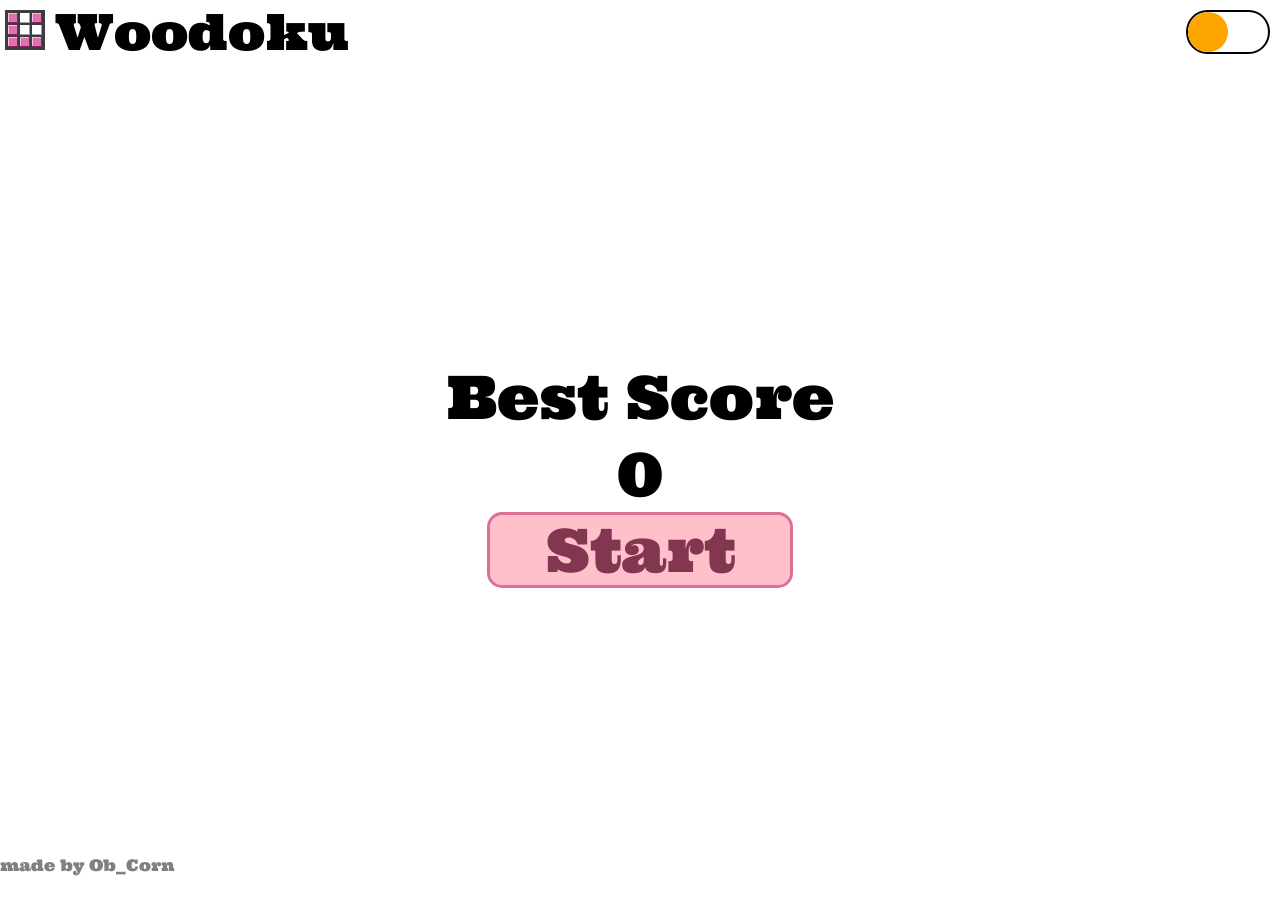
==== index.html @ 226a460e "first commit" ====
<!DOCTYPE html>
<html lang="en">
<head>
    <meta charset="UTF-8">
    <meta name="viewport" content="width=device-width, initial-scale=1.0">
    <title>Woodoku</title>

    <link rel="preconnect" href="https://fonts.googleapis.com">
    <link rel="preconnect" href="https://fonts.gstatic.com" crossorigin>
    <link href="https://fonts.googleapis.com/css2?family=Noto+Color+Emoji&family=Ultra&display=swap" rel="stylesheet">    
    
    <link id="mainSize" href="css/defaltMod/main.css" type="text/css" rel="stylesheet">
    <link id="gameSize" href="css/defaltMod/game.css" type="text/css" rel="stylesheet">
    <link id="mainStyle" href="css/lightMod/mainLight.css" type="text/css" rel="stylesheet">
    <link id="gameStyle" href="css/lightMod/gameLight.css" type="text/css" rel="stylesheet">

</head>
<body>
    <header>
        <img src="woodoku_Icon.png">
        <div id="title">Woodoku</div>
        <div id="theme" class="themeNotChecked">
            <div id="themeIcon"></div>
        </div>
    </header>

    <main class="center">

        <div id="mainState" class="center">
            <div id="scoreBox">
                <p>Best Score</p>
                <p id="bestScore">0</p>
            </div>
            <div id="startButton" class="center button">Start</div>
        </div>

        <div id="gameState" class="center" style="display: none;">
            <div>
                <h1 id="score">0</h1>

                <table id="woodoku"></table>
            </div>
            <table id="blockBox">
                <tr>
                    <td><div id="blockBox-0" class="blockCenter"><div class="clickBox"></div></div></td>
                    <td><div id="blockBox-1" class="blockCenter"><div class="clickBox"></div></div></td>
                    <td><div id="blockBox-2" class="blockCenter"><div class="clickBox"></div></div></td>
                </tr>
            </table>
        </div>

        <div id="gameOverState" class="center" style="display: none;">
            <div id="gameOverScoreBox">
                <p>score</p>
                <p id="gameOverScore">0</p>
                <p id="gameOverBestScore">Best Score: 0</p>
                <div id="againButton" class="button">Again</div>
                <div id="mainButton" class="button">Main</div>
            </div>
    </main>

    <footer>
        <p style="color: gray;">made by Ob_Corn</p>
    </footer>

    <script src="js/infos.js"></script>
    <script src="js/game/blockInfo.js"></script>
    <script src="js/game/gameSystem.js"></script>
    <script src="js/game/blockPickSystem.js"></script>
    <script src="js/game/gameOverSystem.js"></script>
    <script src="js/mainState.js"></script>
</body>
</html>
---- css/defaltMod/main.css ----
* {
    margin: 0;
    padding: 0;
    user-select: none;
    font-family: "Ultra", serif;
    font-weight: 400;
    font-style: normal;
}

html, body {
    height: 100%;
}

.center {
    display: flex;
    justify-content: center;
    align-items: center;
    text-align: center;
}

.button {
    height: 70px;
    width: 300px;
    font-size: 60px;
    border-radius: 15px;
    border-width: 3px;
}

#theme {
    margin: 10px;
    position: absolute;
    right: 0px;
    display: inline-flex;
    width: 80px;
    height: 40px;
    border-width: 2px;
    border-style: solid;
    border-radius: 50% / 100%;
    transition: 0.3s;
}

.themeNotChecked {
    background-color: white;
}

.themeChecked {
    background-color: black;
}

#themeIcon {
    width: 40px;
    height: 40px;
    border-radius: 50%;
    background-color: orange;
    transition: 0.3s;
}

header > img, header > div {
    display: inline;
    margin-left: 5px;
}

img {
    width: 40px;
}

#title {
    font-size: 50px;
}

header {
    height: 10%;
}

main {
    position: relative;
    height: 85%;
}

footer {
    height: 5%;
}

#mainState {
    flex-direction: column;
}

#scoreBox {
    font-size: 60px;
}
---- css/defaltMod/game.css ----
#gameState {
    flex-direction: column;
}

td, table{
    border-collapse: collapse;
}

tr, td {
    height: 40px;
    width: 40px;
}

#woodoku {
    border-style: solid;
    border-width: 7px;
    margin-bottom: 10px;
}

#blockBox > tbody > tr > td, #blockBox > tr {
    width: 160px;
    height: 130px;
}

.clickBox {
    padding: 5px;
}

.pick {
    position: fixed;
}

.block td , .block tr{
    border-collapse: collapse;
    height: 20px;
    width: 20px;
}

.pick td , .pick  tr{
    height: 40px;
    width: 40px;
}

#score {
    text-align: right;
}

#gameOverScore {
    text-align: center;
    font-size: 100px;
    line-height: 0.8;
}

#againButton {
    font-size: 40px;
    line-height: 1;
    height: 50px;
    width: 270px;
    margin: 10px;
    padding: 3px;
}

.blockCenter {
    display: flex;
    width: 100%;
    height: 100%;
    justify-content: center;
    align-items: center;
}

.inTd {
    border-width: 2px;
    text-align: center;
}

.fill {
    border-width: 2px;
}

#gameOverState {
    position: absolute;
    width: 100%;
    height: 100%;
    font-size: 30px;
}

#mainButton {
    margin: 10px;
    font-size: 40px;
    height: 50px;
    width: 270px;
    padding: 3px;
}
---- css/lightMod/mainLight.css ----
.button {
    color: rgb(130, 54, 80);
    background-color: pink;
    border-color: palevioletred;
    border-style: solid;
}

body {
    background-color: white;
}

#theme {
    border-color: black;
}
---- css/lightMod/gameLight.css ----
#woodoku {
    border-color: black;
    border-style: solid;
    margin-bottom: 10px;
}
    
.otherBaseColorTile {
    background-color: rgb(255, 234, 237);
}

.findBlock {
    background-color: rgba(128, 128, 128, 0.36);
}

.fill {
    background-color: pink;
    border-color: darkgrey;
    border-style: solid;
}

.removeTile {
    background-color: rgb(210, 63, 88);
}

.notFillAble{
    background-color: rgb(255, 230, 234);
}

.inTd {
    border-color: darkgrey;
    border-style: solid;
}

#gameOverState {
    background-color: rgba(240, 128, 128, 0.33);
}

#mainButton {
    background-color: white;
}
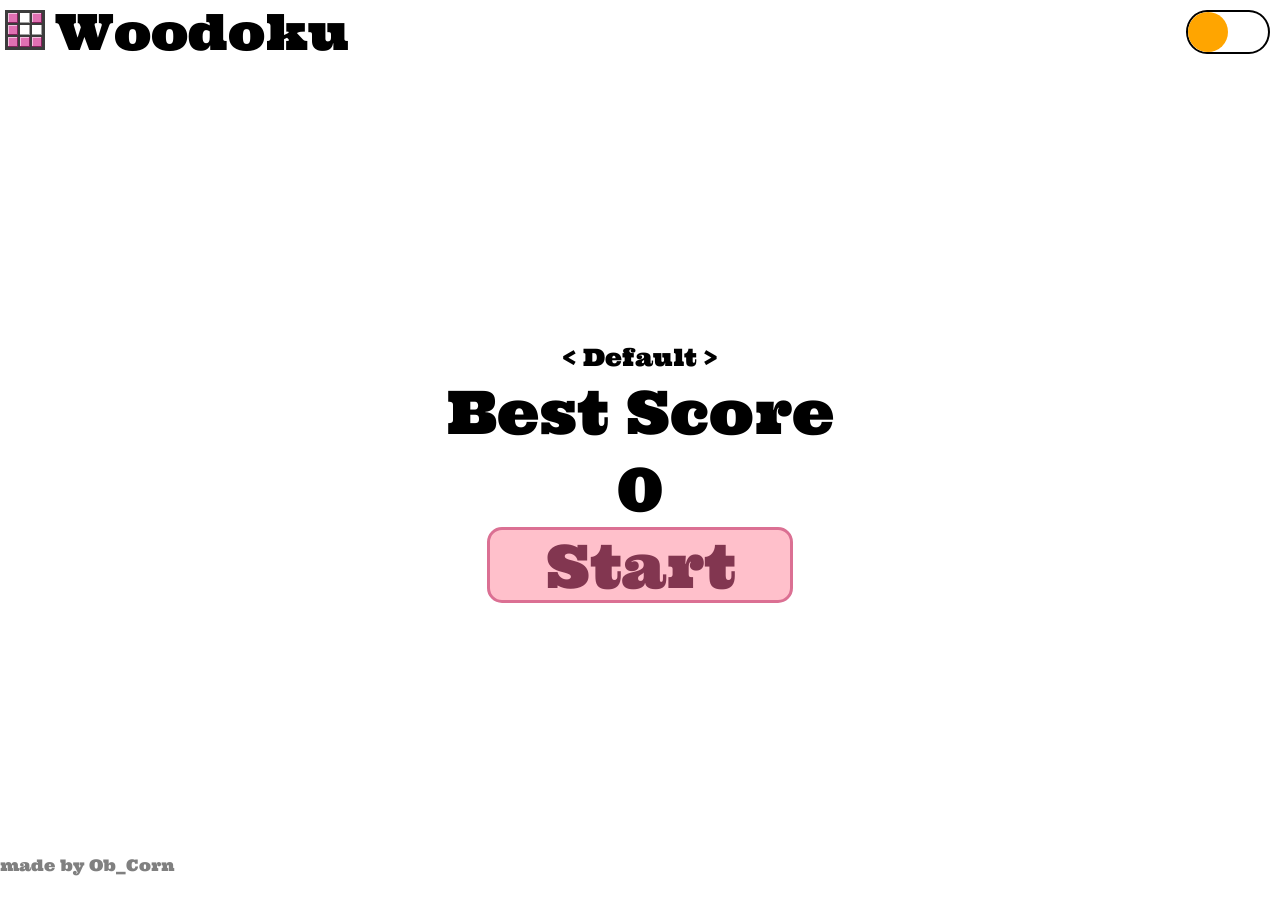
==== commit 9c75408a: "feat: add TimeAttack Mod" ====
--- a/index.html
+++ b/index.html
@@ -8,16 +8,17 @@
     <link rel="preconnect" href="https://fonts.googleapis.com">
     <link rel="preconnect" href="https://fonts.gstatic.com" crossorigin>
     <link href="https://fonts.googleapis.com/css2?family=Noto+Color+Emoji&family=Ultra&display=swap" rel="stylesheet">    
-    
-    <link id="mainSize" href="css/defaltMod/main.css" type="text/css" rel="stylesheet">
-    <link id="gameSize" href="css/defaltMod/game.css" type="text/css" rel="stylesheet">
+
+    <link href="css/main.css" type="text/css" rel="stylesheet">
+    <link id="mainSize" href="css/defaultMod/main.css" type="text/css" rel="stylesheet">
+    <link id="gameSize" href="css/defaultMod/game.css" type="text/css" rel="stylesheet">
     <link id="mainStyle" href="css/lightMod/mainLight.css" type="text/css" rel="stylesheet">
     <link id="gameStyle" href="css/lightMod/gameLight.css" type="text/css" rel="stylesheet">
 
 </head>
 <body>
     <header>
-        <img src="woodoku_Icon.png">
+        <img src="woodoku_Icon.png" alt="woodoku_Icon">
         <div id="title">Woodoku</div>
         <div id="theme" class="themeNotChecked">
             <div id="themeIcon"></div>
@@ -27,6 +28,11 @@
     <main class="center">
 
         <div id="mainState" class="center">
+            <div id="ModBox">
+                <h2 id="leftMod"><</h2>
+                <h2 id="mod">Default</h2>
+                <h2 id="rightMod">></h2>
+            </div>
             <div id="scoreBox">
                 <p>Best Score</p>
                 <p id="bestScore">0</p>
@@ -36,6 +42,7 @@
 
         <div id="gameState" class="center" style="display: none;">
             <div>
+                <h1 id="time" style="display: none">00:00</h1>
                 <h1 id="score">0</h1>
 
                 <table id="woodoku"></table>
@@ -57,6 +64,7 @@
                 <div id="againButton" class="button">Again</div>
                 <div id="mainButton" class="button">Main</div>
             </div>
+        </div>
     </main>
 
     <footer>
@@ -64,6 +72,7 @@
     </footer>
 
     <script src="js/infos.js"></script>
+    <script src="js/modChange.js"></script>
     <script src="js/game/blockInfo.js"></script>
     <script src="js/game/gameSystem.js"></script>
     <script src="js/game/blockPickSystem.js"></script>
--- a/css/main.css
+++ b/css/main.css
@@ -0,0 +1,3 @@
+#ModBox h2{
+    display: inline;
+}
--- a/css/defaultMod/main.css
+++ b/css/defaultMod/main.css
@@ -0,0 +1,90 @@
+* {
+    margin: 0;
+    padding: 0;
+    user-select: none;
+    font-family: "Ultra", serif;
+    font-weight: 400;
+    font-style: normal;
+}
+
+html, body {
+    height: 100%;
+}
+
+.center {
+    display: flex;
+    justify-content: center;
+    align-items: center;
+    text-align: center;
+}
+
+.button {
+    height: 70px;
+    width: 300px;
+    font-size: 60px;
+    border-radius: 15px;
+    border-width: 3px;
+}
+
+#theme {
+    margin: 10px;
+    position: absolute;
+    right: 0px;
+    display: inline-flex;
+    width: 80px;
+    height: 40px;
+    border-width: 2px;
+    border-style: solid;
+    border-radius: 50% / 100%;
+    transition: 0.3s;
+}
+
+.themeNotChecked {
+    background-color: white;
+}
+
+.themeChecked {
+    background-color: black;
+}
+
+#themeIcon {
+    width: 40px;
+    height: 40px;
+    border-radius: 50%;
+    background-color: orange;
+    transition: 0.3s;
+}
+
+header > img, header > div {
+    display: inline;
+    margin-left: 5px;
+}
+
+img {
+    width: 40px;
+}
+
+#title {
+    font-size: 50px;
+}
+
+header {
+    height: 10%;
+}
+
+main {
+    position: relative;
+    height: 85%;
+}
+
+footer {
+    height: 5%;
+}
+
+#mainState {
+    flex-direction: column;
+}
+
+#scoreBox {
+    font-size: 60px;
+}
--- a/css/defaultMod/game.css
+++ b/css/defaultMod/game.css
@@ -0,0 +1,93 @@
+#gameState {
+    flex-direction: column;
+}
+
+td, table{
+    border-collapse: collapse;
+}
+
+tr, td {
+    height: 40px;
+    width: 40px;
+}
+
+#woodoku {
+    border-style: solid;
+    border-width: 7px;
+    margin-bottom: 10px;
+}
+
+#blockBox > tbody > tr > td, #blockBox > tr {
+    width: 160px;
+    height: 130px;
+}
+
+.clickBox {
+    padding: 5px;
+}
+
+.pick {
+    position: fixed;
+}
+
+.block td , .block tr{
+    border-collapse: collapse;
+    height: 20px;
+    width: 20px;
+}
+
+.pick td , .pick  tr{
+    height: 40px;
+    width: 40px;
+}
+
+#score {
+    text-align: right;
+}
+
+#gameOverScore {
+    text-align: center;
+    font-size: 100px;
+    line-height: 0.8;
+}
+
+#againButton {
+    font-size: 40px;
+    line-height: 1;
+    height: 50px;
+    width: 270px;
+    margin: 10px;
+    padding: 3px;
+}
+
+.blockCenter {
+    display: flex;
+    width: 100%;
+    height: 100%;
+    justify-content: center;
+    align-items: center;
+}
+
+.inTd {
+    border-width: 2px;
+    text-align: center;
+}
+
+.fill {
+    border-width: 2px;
+}
+
+#gameOverState {
+    position: absolute;
+    width: 100%;
+    height: 100%;
+    font-size: 30px;
+}
+
+#mainButton {
+    margin: 10px;
+    font-size: 40px;
+    height: 50px;
+    width: 270px;
+    padding: 3px;
+}
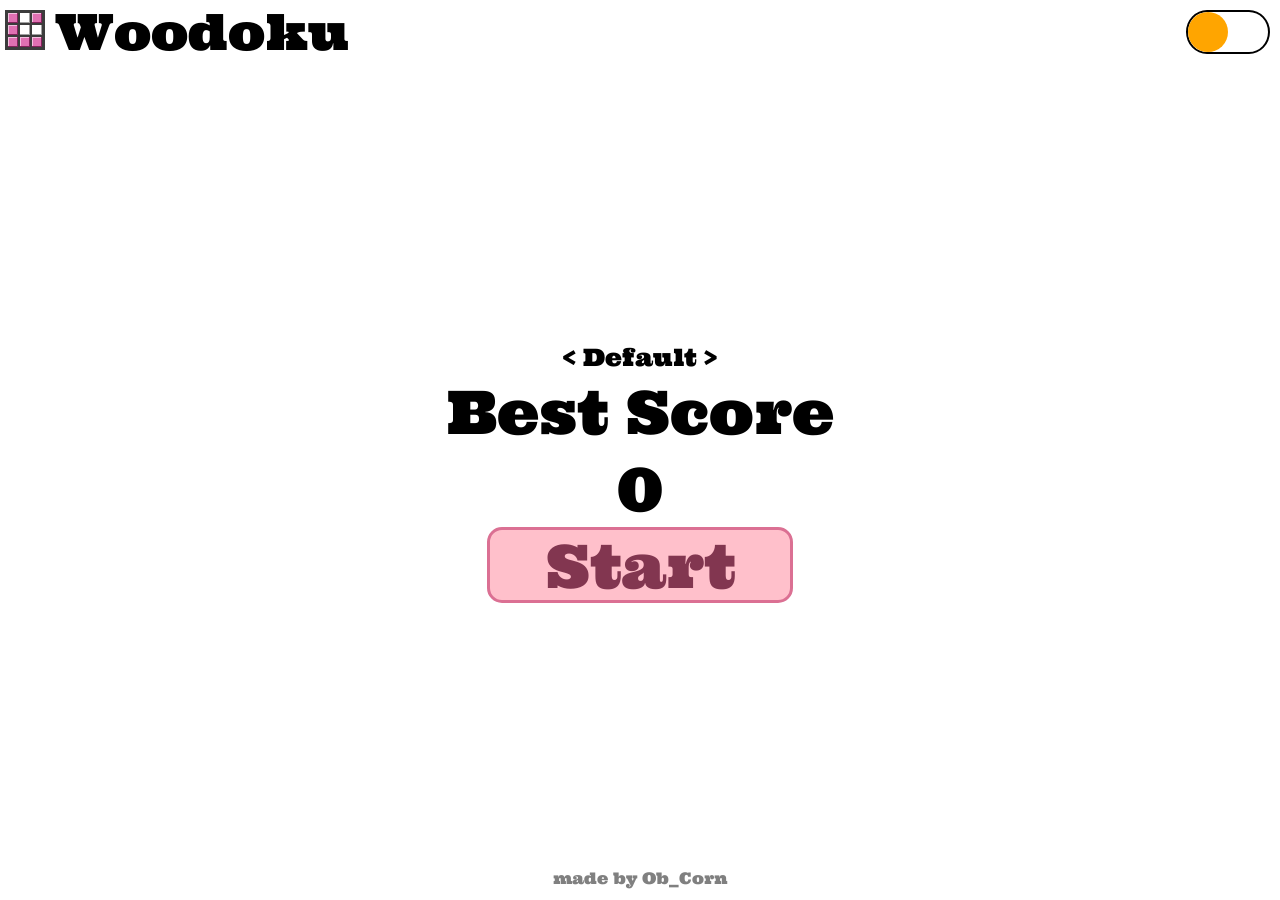
==== commit 8df9b52b: "chore: add Share Name, change footer position -add: Share Name(with prompt) -change: footer ob-cone " ====
--- a/index.html
+++ b/index.html
@@ -57,6 +57,9 @@
         </div>
 
         <div id="gameOverState" class="center" style="display: none;">
+            <div id="share" class="center">
+                <img src="share.PNG" alt="share" style="position: absolute">
+            </div>
             <div id="gameOverScoreBox">
                 <p>score</p>
                 <p id="gameOverScore">0</p>
@@ -67,7 +70,7 @@
         </div>
     </main>
 
-    <footer>
+    <footer class="center">
         <p style="color: gray;">made by Ob_Corn</p>
     </footer>
 
@@ -77,6 +80,8 @@
     <script src="js/game/gameSystem.js"></script>
     <script src="js/game/blockPickSystem.js"></script>
     <script src="js/game/gameOverSystem.js"></script>
+    <script src="js/shareSystem.js"></script>
     <script src="js/mainState.js"></script>
 </body>
-</html>+</html>
+
--- a/css/main.css
+++ b/css/main.css
@@ -1,3 +1,14 @@
 #ModBox h2{
     display: inline;
+}
+
+#share {
+    border-radius: 50%;
+}
+
+@font-face {
+    font-family: 'Paperlogy-8ExtraBold';
+    src: url('https://fastly.jsdelivr.net/gh/projectnoonnu/2408-3@1.0/Paperlogy-8ExtraBold.woff2') format('woff2');
+    font-weight: 800;
+    font-style: normal;
 }
--- a/css/defaultMod/main.css
+++ b/css/defaultMod/main.css
@@ -2,7 +2,7 @@
     margin: 0;
     padding: 0;
     user-select: none;
-    font-family: "Ultra", serif;
+    font-family: "Ultra", "Paperlogy-8ExtraBold",serif;
     font-weight: 400;
     font-style: normal;
 }
--- a/css/defaultMod/game.css
+++ b/css/defaultMod/game.css
@@ -91,3 +91,11 @@
     width: 270px;
     padding: 3px;
 }
+
+#share {
+    width: 50px;
+    height: 50px;
+    position: absolute;
+    top: 10px;
+    right: 10px;
+}
--- a/css/lightMod/gameLight.css
+++ b/css/lightMod/gameLight.css
@@ -37,4 +37,8 @@
 
 #mainButton {
     background-color: white;
+}
+
+#share {
+    background-color: white;
 }
